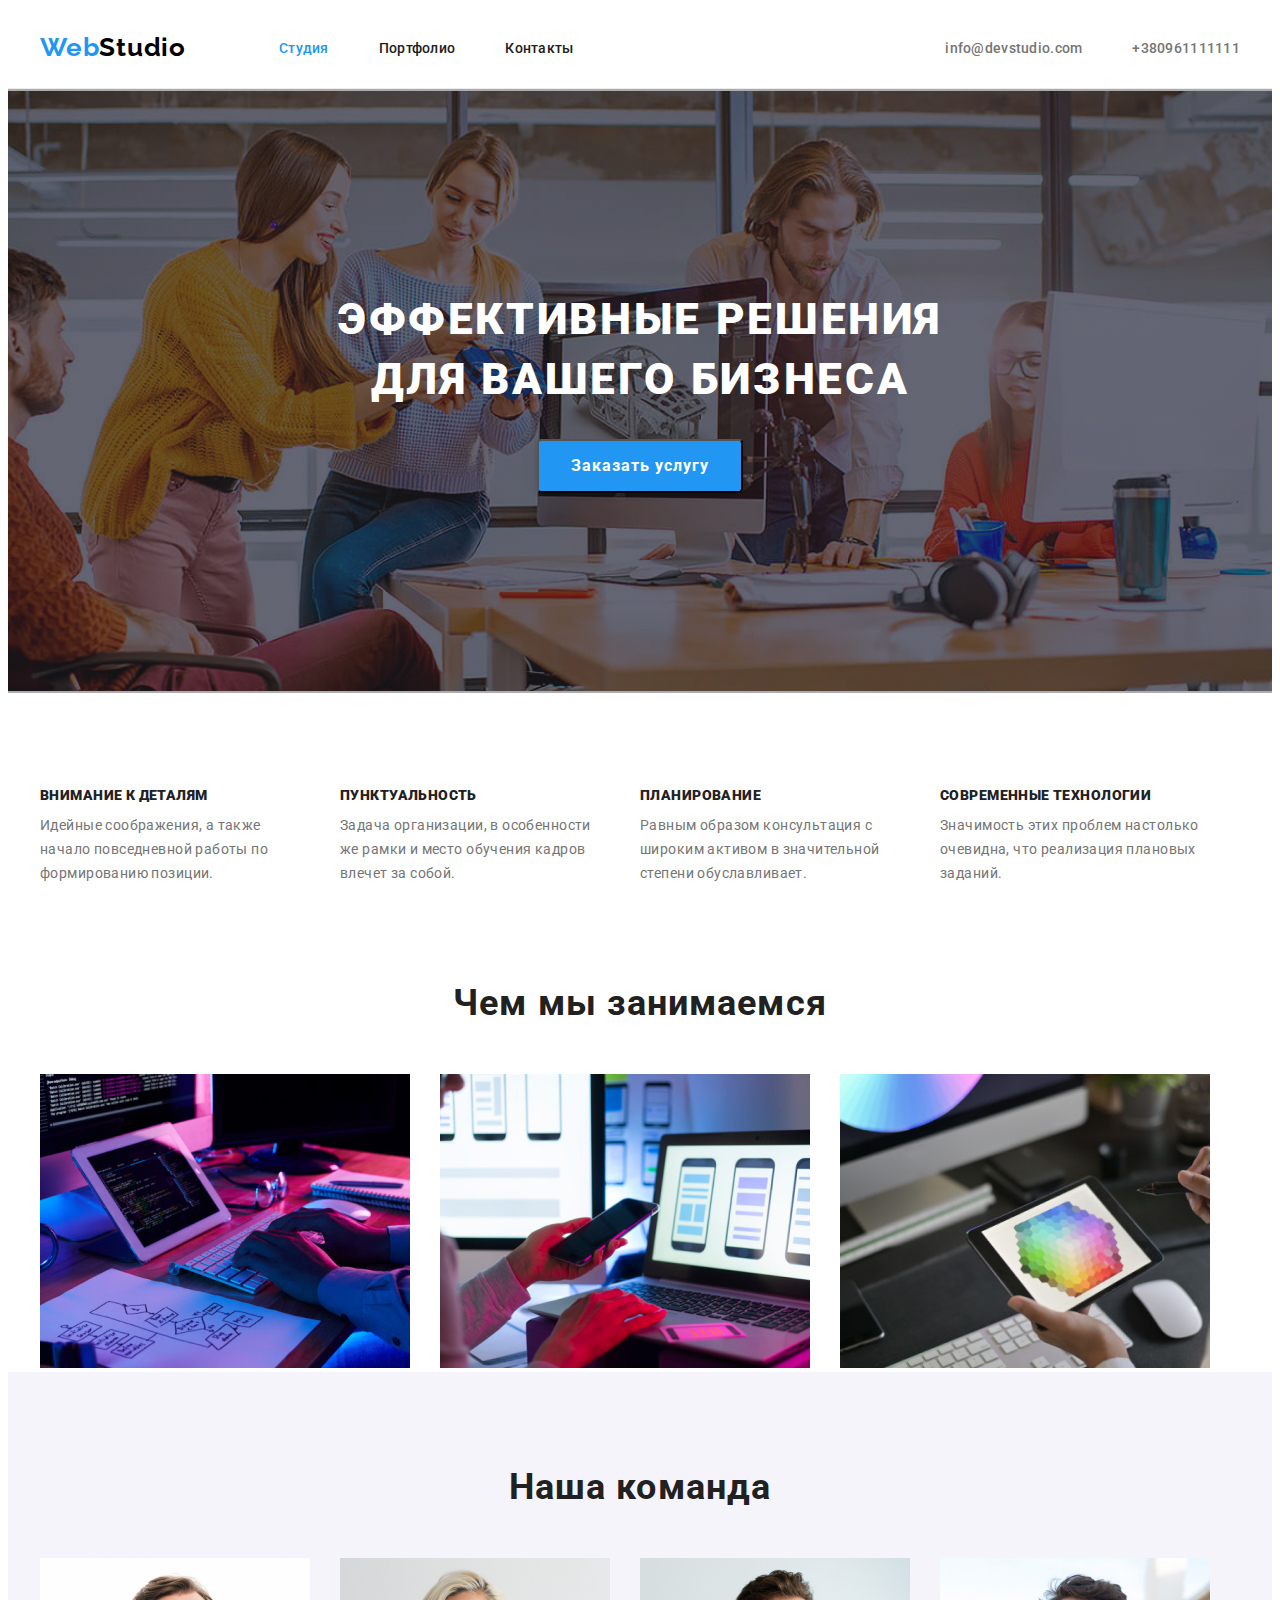
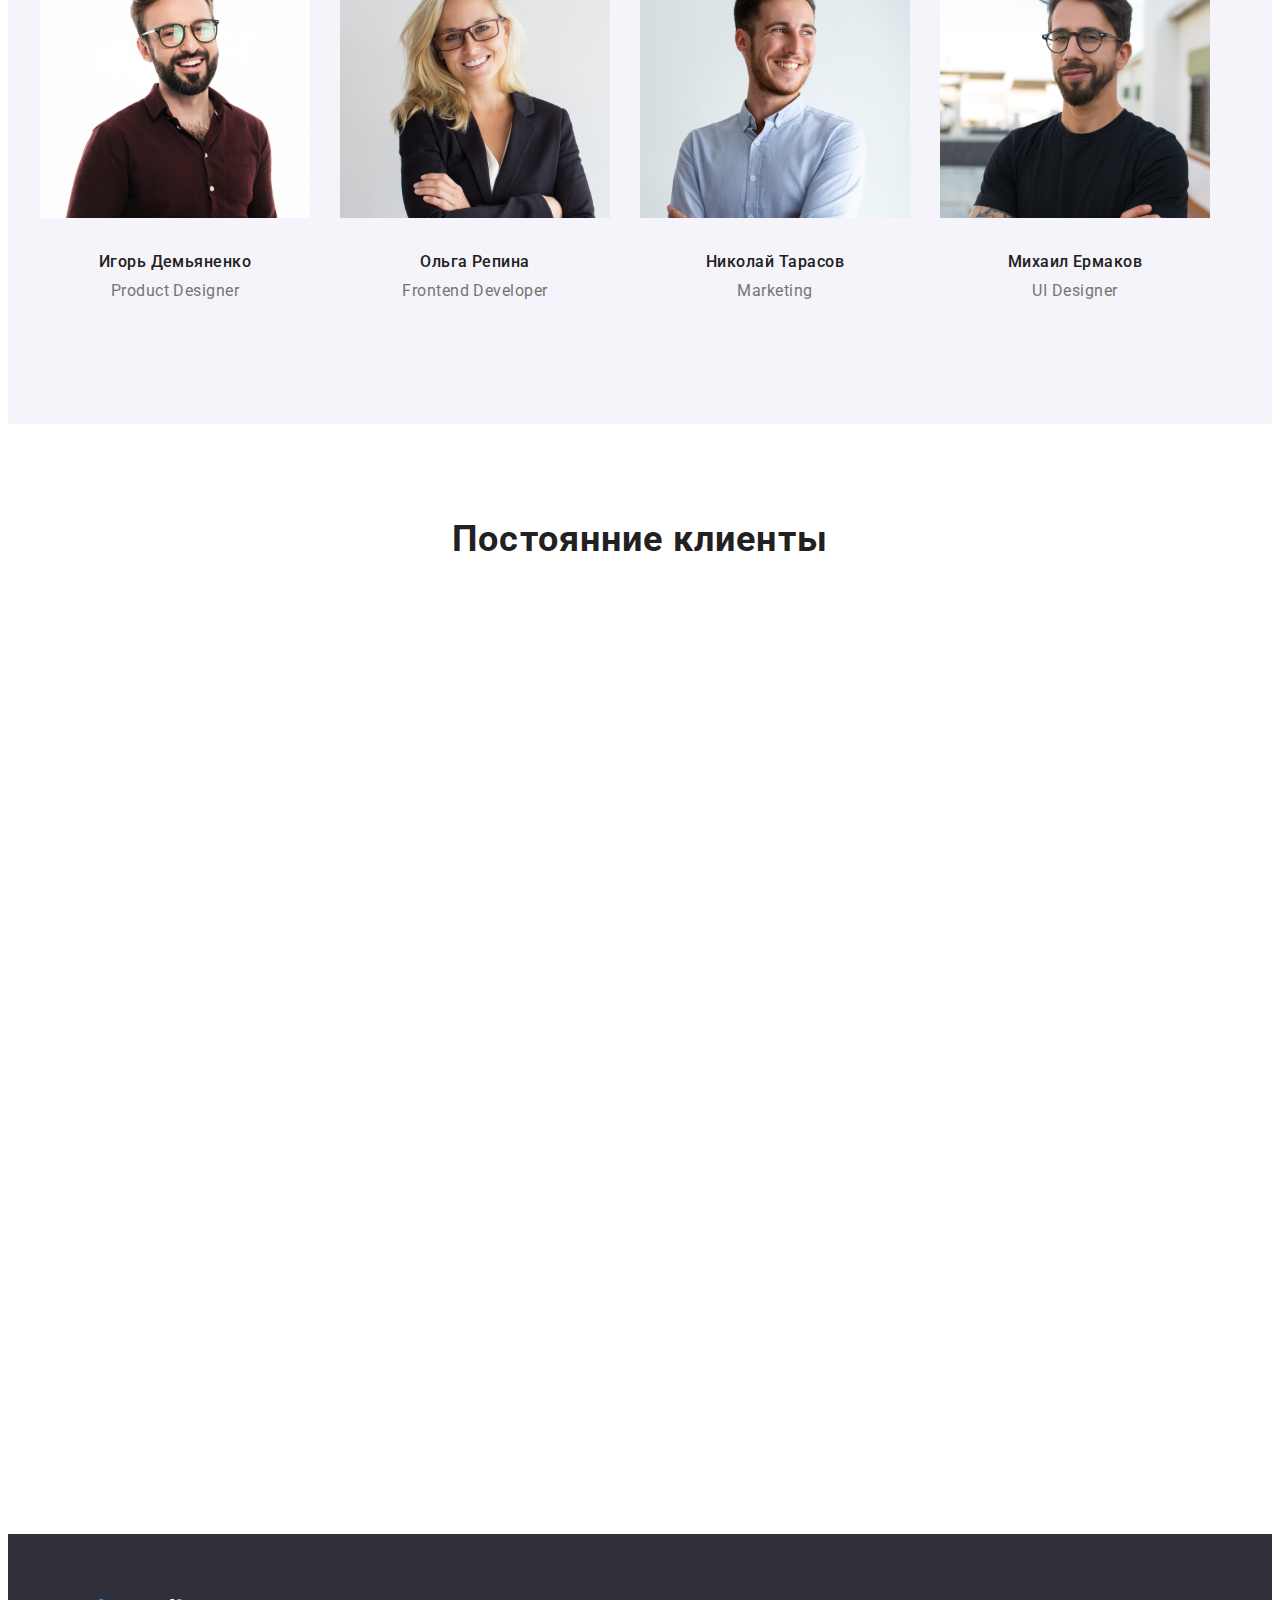
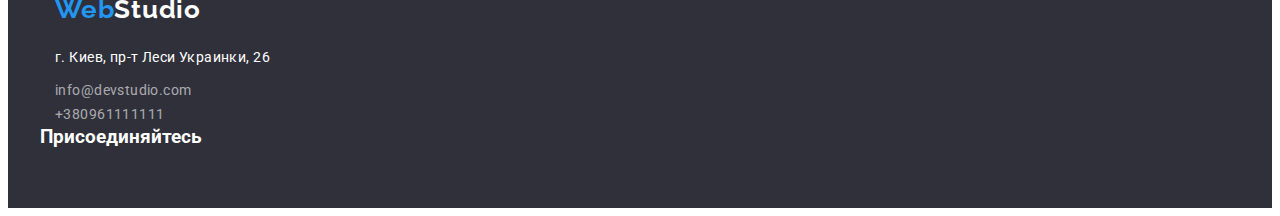
==== index.html @ 4aaf1207 "primary task" ====
<!DOCTYPE html>
    <html lang="ru">
    <head>
        <meta charset="UTF-8">
        <meta http-equiv="X-UA-Compatible" content="IE=edge">
        <meta name="viewport" content="width=device-width, initial-scale=1.0">
        <title>Студия</title>
        <link rel="preconnect" href="https://fonts.googleapis.com">
        <link rel="preconnect" href="https://fonts.gstatic.com" crossorigin>
        <link href="https://fonts.googleapis.com/css2?family=Raleway:wght@700&family=Roboto:wght@400;500;700;900&display=swap"
        rel="stylesheet">
        <link rel="stylesheet" href="https://cdnjs.cloudflare.com/ajax/libs/modern-normalize/1.1.0/modern-normalize.min.css"
        integrity="sha512-wpPYUAdjBVSE4KJnH1VR1HeZfpl1ub8YT/NKx4PuQ5NmX2tKuGu6U/JRp5y+Y8XG2tV+wKQpNHVUX03MfMFn9Q=="
        crossorigin="anonymous" referrerpolicy="no-referrer" />
        <link rel="stylesheet" href="/css/styles.css">

    </head>
    <body>
        <!--header-->
        <header class="header">
            <div class="container header-container">
                <nav class="nav-content">
                <a href="/index.html" class="logo"><span class="web">Web</span>Studio</a>
                <ul class="site-nav">
                    <li class="header-item">
                        <a href="/index.html" class="current-page">Студия</a>
                    </li>
                    <li class="header-item">
                        <a href="/Portfolio.html" >Портфолио</a>
                    </li>
                    <li class="header-item">
                        <a href="">Контакты</a>
                    </li>
                </ul>
                </nav>           
            

                <ul class="connection">
                    <li class="header-item"> <a href="mailto:info@devstudio.com">  info@devstudio.com </a></li>
                    <li class="header-item"> <a href="tel:+380961111111">  +380961111111</a></li>
                </ul>

            </div>

        </header>




        <!--Main-->
        <main>

            <section class=" hero">
                <div class="container">
                    <H1 class="hero-title"> <b>Эффективные решения <br> для вашего бизнеса</b> </H1>
                    <button type="button" class="button">Заказать услугу</button>
                </div>
                
            </section>

            <!--Advantages-->

            <section class="section">
                <div class="container">
                    <ul class="advantage-list">
                        <li class="advantage-item">
                            <h3 class="advantage-title">
                                <b>Внимание к деталям</b>                    
                            </h3>
                            <p class="advantage-text">Идейные соображения, а также начало повседневной работы по формированию позиции.</p>
                        </li >
                        <li class="advantage-item">
                            <h3 class="advantage-title">
                                <b>Пунктуальность</b>
                            </h3>
                            <p class="advantage-text">Задача организации, в особенности же рамки и место обучения кадров влечет за собой.</p>
                        </li>
                        <li class="advantage-item">
                            <h3 class="advantage-title">
                                <b>Планирование</b>
                            </h3>
                            <p class="advantage-text">Равным образом консультация с широким активом в значительной степени обуславливает.</p>
                        </li>
                        <li class="advantage-item">
                            <h3 class="advantage-title">
                                <b>Современные технологии</b>
                            </h3>
                            <p class="advantage-text">Значимость этих проблем настолько очевидна, что реализация плановых заданий.</p>
                        </li>
                    </ul>
                </div>
            
            </section>

            <!--Services-->

            <section class="section">
                <div class="container"> 
                    <h2 class="section-title">Чем мы занимаемся</h2>
                <ul class="services-list">
                    <li class="services-item"> 
                        <img src="/img/img (1).png" width=370 height="294" alt=" ">
                    </li>
                    <li class="services-item">
                        <img src="/img/img (3).png" width=370 height="294" alt="">
                    </li>
                    <li class="services-item">
                        <img src="/img/img (2).png" width=370 height="294" alt="">
                    </li>
                </ul>
                </div>
            
            </section>

            <!--Our team-->

            <section class="section stuff-section">
                <div class="container stuff-container">
                    <h2 class="section-title">Наша команда</h2>

                    <ul class="stuff-list">
                        <li class="stuff-item">
                        <img src="/img/stuff 1.jpg" width=270 height="260" alt="">
                        <h3 class="stuff-title" >Игорь Демьяненко</h3>
                        <p class="stuff-text" > Product Designer</p>

                        </li>
                        <li class="stuff-item">
                        <img src="/img/stuff 2.jpg"  width=270 height="260" alt="">
                        <h3 class="stuff-title">Ольга Репина</h3>
                        <p class="stuff-text">Frontend Developer</p>
                    
                        </li>
                        <li class="stuff-item">
                        <img src="/img/stuff 3.jpg" width=270 height="260" alt="">
                        <h3 class="stuff-title">Николай Тарасов</h3>
                        <p class="stuff-text">Marketing</p>
                    
                        </li>
                        <li class="stuff-item">
                        <img src="/img/stuff 4.jpg" width=270 height="260" alt="">
                        <h3 class="stuff-title">Михаил Ермаков</h3>
                        <p class="stuff-text">UI Designer</p>
                    
                        </li>
                    </ul>
                </div>
            
            </section>

            <!-- our Clients -->


            <section class="section client-section" >
                <div class="container client-container">
                    <h2 class="section-title">Постоянние клиенты</h2>
                    <ul class="client-list">
                        <li class="client-item" >
                            <a class="client-section-link" href=""> <svg class="client-icon"><use></use></svg> </a>
                        </li>
                        <li class="client-item" >
                            <a class="client-section-link" href=""> <svg class="client-icon"><use></use></svg> </a>
                        </li><li class="client-item" >
                            <a class="client-section-link" href=""> <svg class="client-icon"><use></use></svg> </a>
                        </li><li class="client-item" >
                            <a class="client-section-link" href=""> <svg class="client-icon"><use></use></svg> </a>
                        </li><li class="client-item" >
                            <a class="client-section-link" href=""> <svg class="client-icon"><use></use></svg> </a>
                        </li><li class="client-item" >
                            <a class="client-section-link" href=""> <svg class="client-icon"><use></use></svg> </a>
                        </li>
                    </ul>
                </div>

            </section>

            

        </main>




        <footer class="footer">
            <div class="container footer-general-container">
                <div class="container footer-container">
                    <a href="/index.html" class="logo"><span class="web">Web</span><span class="studio">Studio</span></a>
                <address class="address-info">
                    <p class="address">г. Киев, пр-т Леси Украинки, 26</p>
                    <ul class="footer-connection">                    
                        <li class="connection-item"><a href="mailto:info@devstudio.com ">info@devstudio.com</a></li>
                        <li class="connection-item"><a href="tel:+380961111111">+380961111111</a></li>
                        
                    </ul>
                </address>
                </div>
                <div class="footer-link-container">
                    <h3 class="footer-connect">Присоединяйтесь</h3>
                    <ul class="footer-social-links">
                        <li class="footer-social-icon">
                            <a class="footer-social-link" href=""></a>
                        </li>
                        <li class="footer-social-icon">
                            <a class="footer-social-link" href=""></a>
                        </li>
                        <li class="footer-social-icon">
                            <a class="footer-social-link" href=""></a>
                        </li>
                        <li class="footer-social-icon">
                            <a class="footer-social-link" href=""></a>
                        </li>
                    </ul>
                </div>
            </div>    
        </footer>


        
    </body>
    </html>
---- css/styles.css ----
/* main text color: #757575;*/
/* secondary text color: #212121;  */
/* белый #FFFFFF */
/* акцент синий #2196F3 */
/* первичный цвет фона #E5E5E5; */
/* вторичный цвет фона #2F303A; */
/* цвет фона наша команда #F5F4FA */


:root {
    --primary-text-color: #757575;
    --secondary-text-color: #212121;
    --accent-color: #2196F3;
    --accent-second-color: #FFFFFF;
    --primary-background-color: #e5e5e5;
    --secondary-background-color: #2F303A;
    --stuff-background-color: #F5F4FA:
}


body {
    background-color: #FFFFFF;
    color: var(--primary-text-color);
    font-family: Roboto, sans-serif;
    }

p, h1, h2, h3, h4, h5, h5, h6 {
     margin-top: 0;
     margin-bottom: 0;
}
ul {list-style: none;
    margin-top: 0;
    margin-bottom: 0;
    padding-left: 0;
}    

.container {
    width: 1200px;
    margin: 0px;
    padding-left: 15px;
    padding-right: 15px;
    margin-left: auto;
    margin-right: auto;
}

.header{
    padding-top: 24px;
    padding-bottom: 25px;
    display: flex;
    align-items: center;
    border-bottom: 1px solid #ECECEC;
    }

.header .container {
    display: flex;
    align-items: center;

}
.header .header-container {
    display: flex;
    align-items: center;
}    

.nav-content{
    display: flex;
    align-items: center;
}

.site-nav {
    display: flex;
}



.header-item:not(:last-child) {
    margin-right: 50px;
  }

.logo {
margin-right: 93px;    
font: Raleway;
font-family: 'Raleway';
font-style: normal;
font-weight: 700;
font-size: 26px;
line-height: 31px;
letter-spacing: 0.03em;
text-decoration: none;
color: #000000;
}

.web {
    color: var(--accent-color);
}

.site-nav a {
    font-family: 'Roboto';
font-style: normal;
font-weight: 500;
font-size: 14px;
line-height: 16px;
letter-spacing: 0.02em;
color: var(--secondary-text-color);
text-decoration: none;
}

.site-nav a:hover,
.site-nav a:focus {
    color: var(--accent-color);
}

.connection {
    display: flex;
    margin-left: auto;

}

.connection a{
font-family: 'Roboto';
font-style: normal;
font-weight: 500;
font-size: 14px;
line-height: 16px;
letter-spacing: 0.02em;
color: var(--primary-text-color);
text-decoration: none;
}
.connection a:hover,
.connection a:focus {
    color: var(--accent-color);
}

.header-item .current-page{
color: var(--accent-color);
}

/* Main */
.hero{
    /* background-color: var(--secondary-background-color); */
    background-image: linear-gradient(rgba(47, 48, 58, 0.4),
    rgba(47, 48, 58, 0.4)) , url(/img/background.png);
    background-repeat: no-repeat;
  background-position: center;
  background-size: 1600px;
    display: flex;
    align-items: center;
    padding-bottom: 200px; 
    padding-top: 200px;
}

.hero-title{
    
padding-bottom: 30px;
text-align: center;
font-family: 'Roboto';
font-style: normal;
font-weight: 900;
font-size: 44px;
line-height: 60px;
text-align: center;
letter-spacing: 0.06em;
text-transform: uppercase;
color: var(--accent-second-color);
}

.button{
    display: block;
    margin-right: auto;
    margin-left: auto;
    padding-left: 32px;
    padding-right: 32px;
    padding-bottom: 10px;
    padding-top: 10px;
    font-family: 'Roboto';
    font-style: normal;
    font-weight: 700;
    font-size: 16px;
    line-height: 30px;
    display: flex;
    align-items: center;
    text-align: center;
    letter-spacing: 0.06em;
    background-color: var(--accent-color);
    color: var(--accent-second-color);
    cursor: pointer;
    box-shadow: 0px 4px 4px rgba(0, 0, 0, 0.15);
    border-radius: 4px;
}

/* Advantage */
.section{
    padding-top: 94px;
}

.advantage-title{
    padding-bottom: 10px;
font-family: 'Roboto';
font-style: normal;
font-weight: 700;
font-size: 14px;
line-height: 16px;
letter-spacing: 0.03em;
text-transform: uppercase;
color: var(--secondary-text-color);
}

.advantage-list{
    display: flex;
}

.advantage-item {
    width: 270px;
    height: 101px;

}

.advantage-item:not(:last-child) {
    margin-right: 30px;
    }

.advantage-text {
    font-family: 'Roboto';
font-style: normal;
font-weight: 400;
font-size: 14px;
line-height: 24px;
letter-spacing: 0.03em;

}

/* Services */


.section-title{
    padding-bottom: 50px;
    text-align: center;
    font-family: 'Roboto';
font-style: normal;
font-weight: 700;
font-size: 36px;
line-height: 42px;
/* text-align: center; */
letter-spacing: 0.03em;
color: var(--secondary-text-color);
}

.services-list{
    display: flex;
    align-items: center;

}

.services-item:not(:last-child) {
    padding-right: 30px;
    }

/* Stuff section */

.stuff-section{
    background-color: #F5F4FA;

}

.stuff-list {
    display: flex;
    align-items: center;
}

.stuff-item:not(:last-child){
    padding-right: 30px;

}
.stuff-title{
    padding-top: 30px;
    padding-bottom: 10px;
    font-family: 'Roboto';
font-style: normal;
font-weight: 500;
font-size: 16px;
line-height: 19px;
/* identical to box height */

text-align: center;
letter-spacing: 0.03em;
color: var(--secondary-text-color);
}

.stuff-text{
padding-bottom: 30px;
font-family: 'Roboto' sans-serif;
font-style: normal;
font-weight: 400;
font-size: 16px;
line-height: 19px;
/* identical to box height */

text-align: center;
letter-spacing: 0.03em;
color: var(--primary-text-color);
}

.stuff-section {
    padding-bottom: 94px;
}

/* Footer */

.footer{
    padding-top: 60px;
    padding-bottom: 60px;
background-color: #2F303A;
color:var(--accent-second-color);
}





.address {
    padding-top: 20px ;
    padding-bottom: 9px;
}



.studio{
font-family: 'Raleway' sans-serif;
font-style: normal;
font-weight: 700;
font-size: 26px;
line-height: 31px;
letter-spacing: 0.03em;
color: var(--accent-second-color);

}
.address{
font-family: 'Roboto' sans-serif;
font-style: normal;
font-weight: 400;
font-size: 14px;
line-height: 24px;
letter-spacing: 0.03em;
color: var(--accent-second-color);
}

.footer-connection a{
font-style: normal;
font-weight: 400;
font-size: 14px;
line-height: 24px;
letter-spacing: 0.03em;
color: rgba(255, 255, 255, 0.6);
text-decoration: none;
}

.footer-connection a:hover,
.footer-connection a:focus {
color: var(--accent-color);
text-decoration: none;
}


/* Portfolio */

.portfolio-section {
    padding-top: 94px;
    padding-bottom: 94px;
}

.portfolio-btns {
    display: flex;
    align-items: center;
    justify-content: center;
    margin-bottom: 50px;
    margin-right: auto;
    margin-left: auto;
}


.btn{
    margin-right: 9px;
padding: 6px 22px;
font-family: 'Roboto' sans-serif;
font-style: normal;
font-weight: 500;
font-size: 16px;
line-height: 26px;
text-align: center;
letter-spacing: 0.03em;
color: var(--secondary-text-color);
background: #F5F4FA;
border-radius: 4px;
text-decoration: none;
cursor: pointer;
}

.btn:not(:last-child) {
    display: block;
    align-items: center;
    justify-content: center;
    
}

.btn:focus,
.btn:hover {
    background: var(--accent-color);
    color: var(--accent-second-color);
}

.portfolio-list {

    display: flex;
    flex-wrap: wrap;
    align-items: center;
    justify-content: center;
    margin-left: -30px;
}



.portfolio-item {
    width: 370px;
    margin-left: 30px;
    flex-basis: calc((100% - 3 * 30px) / 3);
}

.portfolio-item:not(:nth-last-child(-n + 3)) {
    margin-bottom: 30px;
  }

.portfolio-photo{
    display: block;
}
.portfolio-content-desctiption {
    border-bottom: 1px solid #EEEEEE;
    border-right: 1px solid #EEEEEE;  
    border-left: 1px solid #EEEEEE;
    padding-bottom: 20px;
    
    
  }

.project-title {
    padding-top: 20px;
    padding-left: 24px;
    padding-bottom: 4px;
    font-family: 'Roboto';
    font-style: normal;
    font-weight: 700;
    font-size: 18px;
    line-height: 36px;
       
    letter-spacing: 0.06em;
    color: var(--secondary-text-color);
}

.project-text{
padding-left: 24px;
font-family: 'Roboto' sans-serif;
font-style: normal;
font-weight: 400;
font-size: 16px;
line-height: 30px;
letter-spacing: 0.03em;
color:var(--primary-text-color);

}
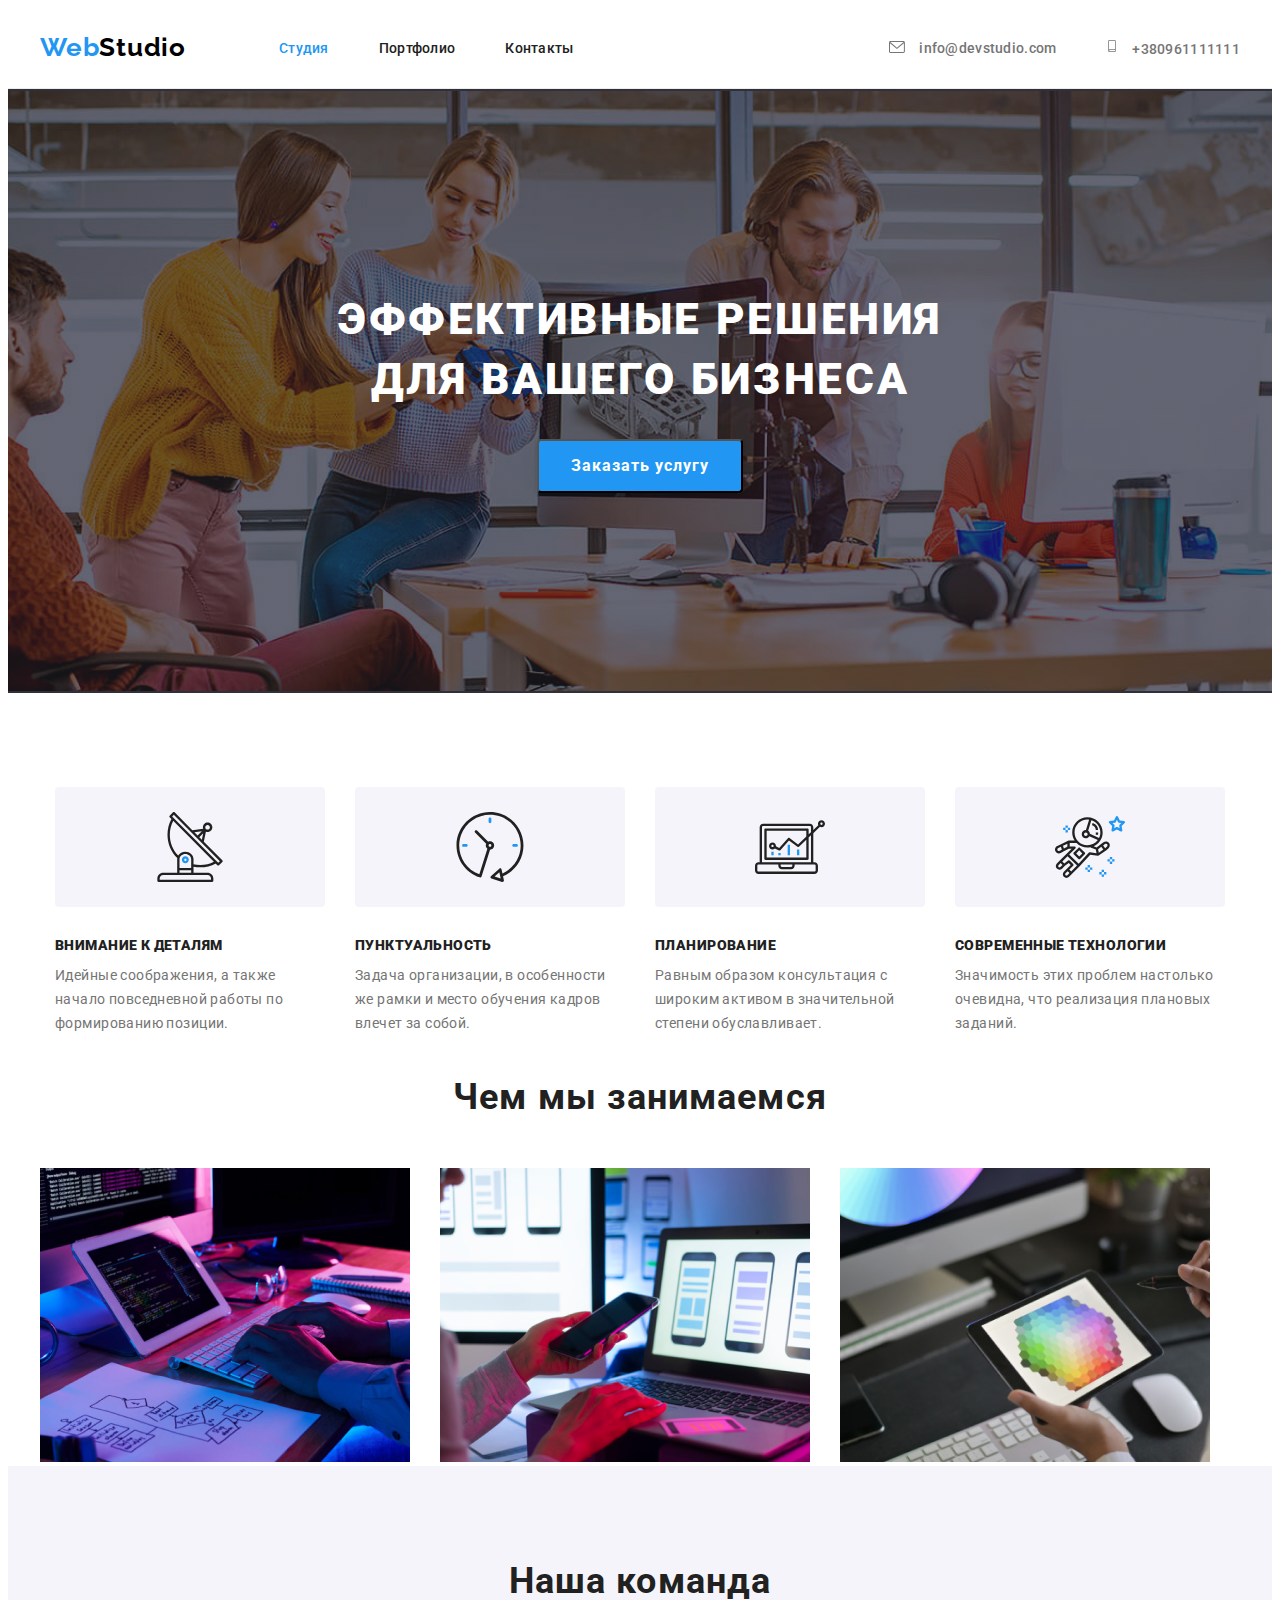
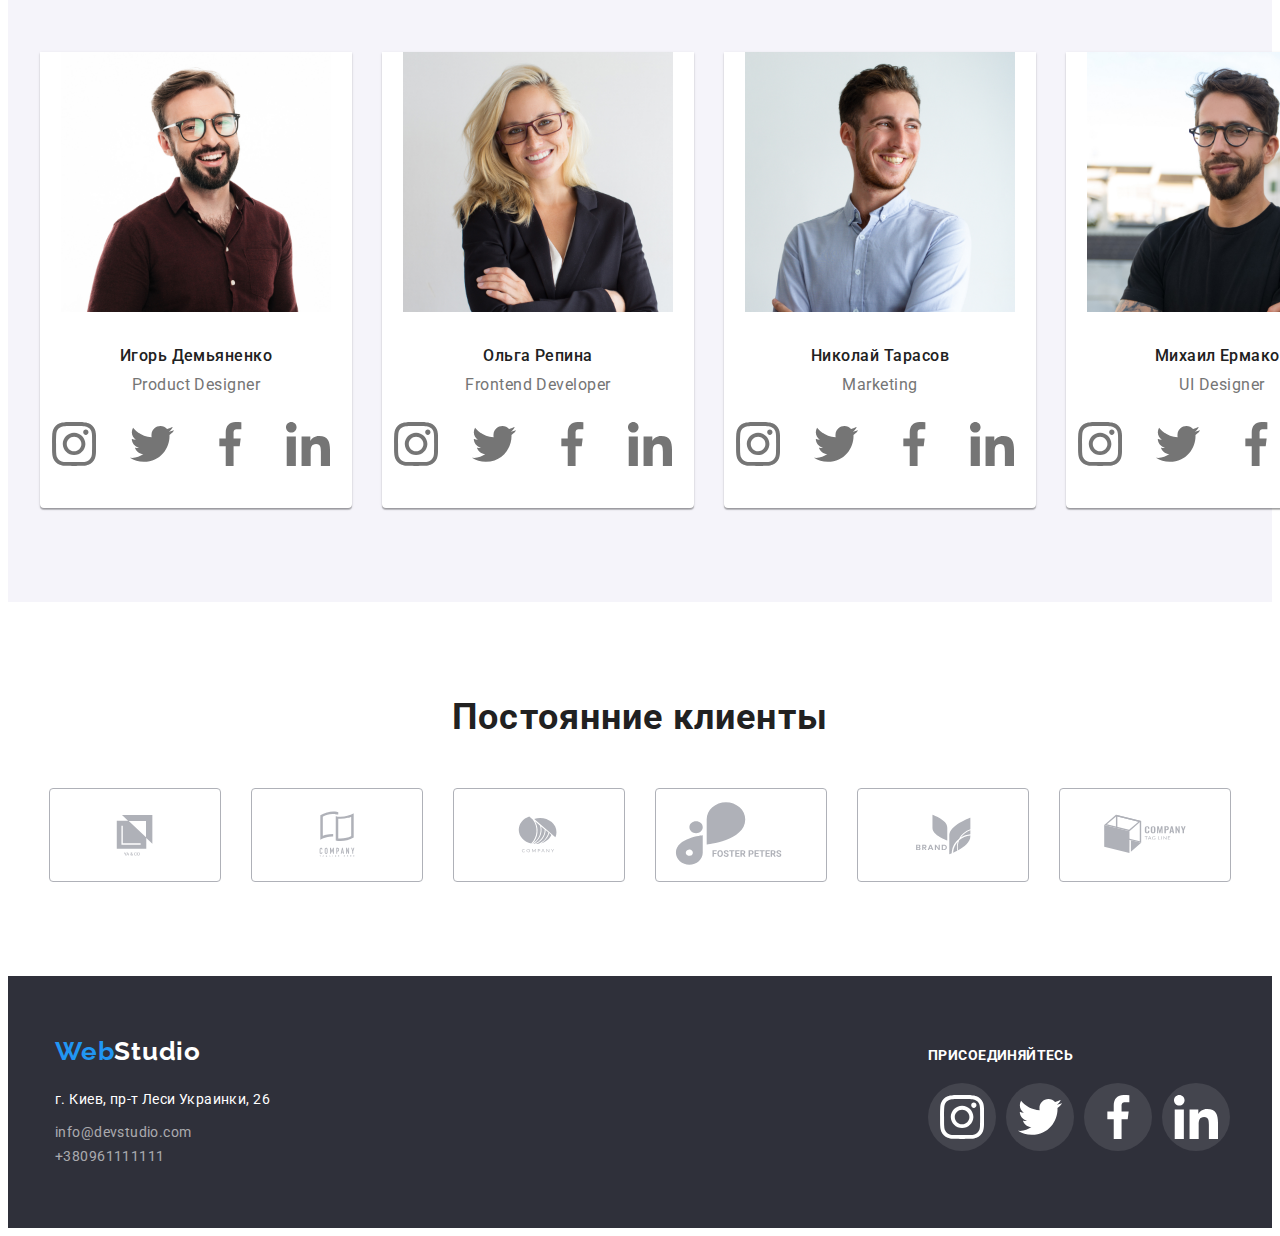
==== commit b65417b0: "Practica 4" ====
--- a/index.html
+++ b/index.html
@@ -36,8 +36,12 @@
             
 
                 <ul class="connection">
-                    <li class="header-item"> <a href="mailto:info@devstudio.com">  info@devstudio.com </a></li>
-                    <li class="header-item"> <a href="tel:+380961111111">  +380961111111</a></li>
+                    <li class="header-item"> 
+                        <svg class=" header-icon envelope" width="16" height="12"><use href="./img/symbol-defs.svg#icon-envelope" ></use></svg>
+                        <a href="mailto:info@devstudio.com">  info@devstudio.com </a></li>
+                    <li class="header-item"> 
+                        <svg class="header-icon smartphone" width="12" height="16"><use href="./img/symbol-defs.svg#icon-smartphone" ></use></svg>
+                        <a href="tel:+380961111111">  +380961111111</a></li>
                 </ul>
 
             </div>
@@ -61,27 +65,44 @@
             <!--Advantages-->
 
             <section class="section">
-                <div class="container">
+                <div class="container advantage-container">
                     <ul class="advantage-list">
                         <li class="advantage-item">
+                            <div class="advantage-block">
+                                <svg class="advantage-icon" width="70" height="70"><use href="./img/symbol-defs.svg#icon-antenna" ></use></svg>
+                            
+
+                            </div>
                             <h3 class="advantage-title">
                                 <b>Внимание к деталям</b>                    
                             </h3>
                             <p class="advantage-text">Идейные соображения, а также начало повседневной работы по формированию позиции.</p>
                         </li >
                         <li class="advantage-item">
+                            <div class="advantage-block">
+                                <svg class="advantage-icon" width="70" height="70"><use href="./img/symbol-defs.svg#icon-clock" ></use></svg>
+
+                            </div>
                             <h3 class="advantage-title">
                                 <b>Пунктуальность</b>
                             </h3>
                             <p class="advantage-text">Задача организации, в особенности же рамки и место обучения кадров влечет за собой.</p>
                         </li>
                         <li class="advantage-item">
+                            <div class="advantage-block">
+                                <svg class="advantage-icon" width="70" height="70"><use href="./img/symbol-defs.svg#icon-diagram" ></use></svg>
+
+                            </div>
                             <h3 class="advantage-title">
                                 <b>Планирование</b>
                             </h3>
                             <p class="advantage-text">Равным образом консультация с широким активом в значительной степени обуславливает.</p>
                         </li>
                         <li class="advantage-item">
+                            <div class="advantage-block">
+                                <svg class="advantage-icon" width="70" height="70"><use href="./img/symbol-defs.svg#icon-astronaut" ></use></svg>
+
+                            </div>
                             <h3 class="advantage-title">
                                 <b>Современные технологии</b>
                             </h3>
@@ -121,26 +142,167 @@
                     <ul class="stuff-list">
                         <li class="stuff-item">
                         <img src="/img/stuff 1.jpg" width=270 height="260" alt="">
-                        <h3 class="stuff-title" >Игорь Демьяненко</h3>
-                        <p class="stuff-text" > Product Designer</p>
+                        <div class="stuff-card-desctiption">
+                            <h3 class="stuff-title">Игорь Демьяненко</h3>
+                            <p class="stuff-text">Product Designer</p>
+                            <ul class="social-links">
+                                <li class="link-icon">
+                                    <a class="social-link" href="">
+                                        <svg class="social-icon" width="20" height="20">
+                                            <use href="./img/symbol-defs.svg#icon-instagram"></use>
+                                        </svg>
+                                    </a>
+                                    
+                                </li>
+                                <li class="link-icon">
+                                    <a class="social-link" href="">
+                                        <svg class="social-icon" width="20" height="20">
+                                            <use href="./img/symbol-defs.svg#icon-twitter"></use>
+                                        </svg>
+                                    </a>
+                                    
+                                </li>
+                                <li class="link-icon">
+                                    <a class="social-link" href=""><svg class="social-icon" width="20" height="20">
+                                        <use href="./img/symbol-defs.svg#icon-facebook"></use>
+                                    </svg>
+                                    </a>
+                                    
+                                </li>
+                                <li class="link-icon">
+                                    <a class="social-link" href="">
+                                        <svg class="social-icon" width="20" height="20">
+                                            <use href="./img/symbol-defs.svg#icon-linkedin"></use>
+                                        </svg>
+                                    </a>
+                                    
+                                </li>
+    
+                            </ul>
+                        </div>
 
                         </li>
                         <li class="stuff-item">
                         <img src="/img/stuff 2.jpg"  width=270 height="260" alt="">
-                        <h3 class="stuff-title">Ольга Репина</h3>
-                        <p class="stuff-text">Frontend Developer</p>
+                        <div class="stuff-card-desctiption">
+                            <h3 class="stuff-title">Ольга Репина</h3>
+                            <p class="stuff-text">Frontend Developer</p>
+                            <ul class="social-links">
+                                <li class="link-icon">
+                                    <a class="social-link" href="">
+                                        <svg class="social-icon" width="20" height="20">
+                                            <use href="./img/symbol-defs.svg#icon-instagram"></use>
+                                        </svg>
+                                    </a>
+                                
+                                </li>
+                                <li class="link-icon">
+                                    <a class="social-link" href="">
+                                        <svg class="social-icon" width="20" height="20">
+                                            <use href="./img/symbol-defs.svg#icon-twitter"></use>
+                                        </svg>
+                                    </a>
+                                
+                                </li>
+                                <li class="link-icon">
+                                    <a class="social-link" href=""><svg class="social-icon" width="20" height="20">
+                                            <use href="./img/symbol-defs.svg#icon-facebook"></use>
+                                        </svg>
+                                    </a>
+                                
+                                </li>
+                                <li class="link-icon">
+                                    <a class="social-link" href="">
+                                        <svg class="social-icon" width="20" height="20">
+                                            <use href="./img/symbol-defs.svg#icon-linkedin"></use>
+                                        </svg>
+                                    </a>
+                                
+                                </li>
+                            </ul>
+                        </div>
                     
                         </li>
                         <li class="stuff-item">
                         <img src="/img/stuff 3.jpg" width=270 height="260" alt="">
-                        <h3 class="stuff-title">Николай Тарасов</h3>
-                        <p class="stuff-text">Marketing</p>
+                        <div class="stuff-card-desctiption">
+                            <h3 class="stuff-title">Николай Тарасов</h3>
+                            <p class="stuff-text">Marketing</p>
+                            <ul class="social-links">
+                                <li class="link-icon">
+                                    <a class="social-link" href="">
+                                        <svg class="social-icon" width="20" height="20">
+                                            <use href="./img/symbol-defs.svg#icon-instagram"></use>
+                                        </svg>
+                                    </a>
+                                
+                                </li>
+                                <li class="link-icon">
+                                    <a class="social-link" href="">
+                                        <svg class="social-icon" width="20" height="20">
+                                            <use href="./img/symbol-defs.svg#icon-twitter"></use>
+                                        </svg>
+                                    </a>
+                                
+                                </li>
+                                <li class="link-icon">
+                                    <a class="social-link" href=""><svg class="social-icon" width="20" height="20">
+                                            <use href="./img/symbol-defs.svg#icon-facebook"></use>
+                                        </svg>
+                                    </a>
+                                
+                                </li>
+                                <li class="link-icon">
+                                    <a class="social-link" href="">
+                                        <svg class="social-icon" width="20" height="20">
+                                            <use href="./img/symbol-defs.svg#icon-linkedin"></use>
+                                        </svg>
+                                    </a>
+                                
+                                </li>
+                            </ul>
+                        </div>
                     
                         </li>
                         <li class="stuff-item">
                         <img src="/img/stuff 4.jpg" width=270 height="260" alt="">
-                        <h3 class="stuff-title">Михаил Ермаков</h3>
-                        <p class="stuff-text">UI Designer</p>
+                        <div class="stuff-card-desctiption">
+                            <h3 class="stuff-title">Михаил Ермаков</h3>
+                            <p class="stuff-text">UI Designer</p>
+                            <ul class="social-links">
+                                <li class="link-icon">
+                                    <a class="social-link" href="">
+                                        <svg class="social-icon" width="20" height="20">
+                                            <use href="./img/symbol-defs.svg#icon-instagram"></use>
+                                        </svg>
+                                    </a>
+                                
+                                </li>
+                                <li class="link-icon">
+                                    <a class="social-link" href="">
+                                        <svg class="social-icon" width="20" height="20">
+                                            <use href="./img/symbol-defs.svg#icon-twitter"></use>
+                                        </svg>
+                                    </a>
+                                
+                                </li>
+                                <li class="link-icon">
+                                    <a class="social-link" href=""><svg class="social-icon" width="20" height="20">
+                                            <use href="./img/symbol-defs.svg#icon-facebook"></use>
+                                        </svg>
+                                    </a>
+                                
+                                </li>
+                                <li class="link-icon">
+                                    <a class="social-link" href="">
+                                        <svg class="social-icon" width="20" height="20">
+                                            <use href="./img/symbol-defs.svg#icon-linkedin"></use>
+                                        </svg>
+                                    </a>
+                                
+                                </li>
+                            </ul>
+                        </div>
                     
                         </li>
                     </ul>
@@ -156,18 +318,18 @@
                     <h2 class="section-title">Постоянние клиенты</h2>
                     <ul class="client-list">
                         <li class="client-item" >
-                            <a class="client-section-link" href=""> <svg class="client-icon"><use></use></svg> </a>
+                            <a class="client-section-link" href=""> <svg class="client-icon" width="108" height="60" ><use href="./img/symbol-defs.svg#icon-Logo-1" ></use></svg> </a>
                         </li>
                         <li class="client-item" >
-                            <a class="client-section-link" href=""> <svg class="client-icon"><use></use></svg> </a>
+                            <a class="client-section-link" href=""> <svg class="client-icon" width="108" height="60" ><use href="./img/symbol-defs.svg#icon-Logo-2"></use></svg> </a>
                         </li><li class="client-item" >
-                            <a class="client-section-link" href=""> <svg class="client-icon"><use></use></svg> </a>
+                            <a class="client-section-link" href=""> <svg class="client-icon"width="108" height="60" ><use href="./img/symbol-defs.svg#icon-Logo-3"></use></svg> </a>
                         </li><li class="client-item" >
-                            <a class="client-section-link" href=""> <svg class="client-icon"><use></use></svg> </a>
+                            <a class="client-section-link" href=""> <svg class="client-icon"width="108" height="60" ><use href="./img/symbol-defs.svg#icon-Logo-4"></use></svg> </a>
                         </li><li class="client-item" >
-                            <a class="client-section-link" href=""> <svg class="client-icon"><use></use></svg> </a>
+                            <a class="client-section-link" href=""> <svg class="client-icon"width="108" height="60" ><use href="./img/symbol-defs.svg#icon-Logo-5"></use></svg> </a>
                         </li><li class="client-item" >
-                            <a class="client-section-link" href=""> <svg class="client-icon"><use></use></svg> </a>
+                            <a class="client-section-link" href=""> <svg class="client-icon" width="108" height="60" ><use href="./img/symbol-defs.svg#icon-Logo-6"></use></svg> </a>
                         </li>
                     </ul>
                 </div>
@@ -197,17 +359,25 @@
                 <div class="footer-link-container">
                     <h3 class="footer-connect">Присоединяйтесь</h3>
                     <ul class="footer-social-links">
-                        <li class="footer-social-icon">
-                            <a class="footer-social-link" href=""></a>
-                        </li>
-                        <li class="footer-social-icon">
-                            <a class="footer-social-link" href=""></a>
-                        </li>
-                        <li class="footer-social-icon">
-                            <a class="footer-social-link" href=""></a>
-                        </li>
-                        <li class="footer-social-icon">
-                            <a class="footer-social-link" href=""></a>
+                        <li class="footer-link-icon">
+                            <a class="footer-social-link" href="">
+                                <svg class="footer-social-icon" width="20" height="20" ><use href="./img/symbol-defs.svg#icon-instagram" ></use></svg>
+                            </a>
+                        </li>
+                        <li class="footer-link-icon">
+                            <a class="footer-social-link" href="">
+                                <svg class="footer-social-icon" width="20" height="20" ><use href="./img/symbol-defs.svg#icon-twitter" ></use></svg>
+                            </a>
+                        </li>
+                        <li class="footer-link-icon">
+                            <a class="footer-social-link" href="">
+                                <svg class="footer-social-icon" width="20" height="20" ><use href="./img/symbol-defs.svg#icon-facebook" ></use></svg>
+                            </a>
+                        </li>
+                        <li class="footer-link-icon">
+                            <a class="footer-social-link" href="">
+                                <svg class="footer-social-icon" width="20" height="20" ><use href="./img/symbol-defs.svg#icon-linkedin" ></use></svg>
+                            </a>
                         </li>
                     </ul>
                 </div>
--- a/css/styles.css
+++ b/css/styles.css
@@ -134,9 +134,32 @@
 color: var(--accent-color);
 }
 
+.envelope{
+    margin-right: 10px;
+    fill: var(--primary-text-color);
+    align-items: center;
+    justify-content: center;
+    cursor: pointer;
+
+}
+
+.smartphone{
+    margin-right: 10px;
+    fill: var(--primary-text-color);
+    align-items: center;
+    justify-content: center;
+    cursor: pointer;
+    
+}
+
+.header-item:hover .header-icon,
+.header-item:focus .header-icon {
+  fill: var(--accent-color);
+}
+
 /* Main */
 .hero{
-    /* background-color: var(--secondary-background-color); */
+    background-color: var(--secondary-background-color);
     background-image: linear-gradient(rgba(47, 48, 58, 0.4),
     rgba(47, 48, 58, 0.4)) , url(/img/background.png);
     background-repeat: no-repeat;
@@ -190,9 +213,17 @@
 /* Advantage */
 .section{
     padding-top: 94px;
-}
-
+
+}
+
+.advantage-container {
+    
+    display: flex;
+    align-items: center;
+    justify-content: center;
+}
 .advantage-title{
+    
     padding-bottom: 10px;
 font-family: 'Roboto';
 font-style: normal;
@@ -208,9 +239,28 @@
     display: flex;
 }
 
+/* .advantage-item::before {
+    content: "";
+    display: block;
+    width: 270px;
+    height: 120px;
+    background-color: #F5F4FA;
+} */
+
+.advantage-block{
+    display: flex;
+    width: 270px;
+    height: 120px;
+    background-color:#F5F4FA;
+    border-radius: 4px;
+    margin-bottom: 30px;
+    align-items: center;
+    justify-content: center;
+}
 .advantage-item {
     width: 270px;
     height: 101px;
+    margin-bottom: 94px;
 
 }
 
@@ -265,9 +315,17 @@
     display: flex;
     align-items: center;
 }
+.stuff-item {
+align-items: center;
+text-align: center;
+box-shadow: 0px 1px 3px rgba(0, 0, 0, 0.12), 0px 1px 1px rgba(0, 0, 0, 0.14), 0px 2px 1px rgba(0, 0, 0, 0.2);
+border-radius: 0px 0px 4px 4px;
+background-color: #fff;
+       
+}
 
 .stuff-item:not(:last-child){
-    padding-right: 30px;
+    margin-right: 30px;
 
 }
 .stuff-title{
@@ -286,7 +344,7 @@
 }
 
 .stuff-text{
-padding-bottom: 30px;
+padding-bottom: 16px;
 font-family: 'Roboto' sans-serif;
 font-style: normal;
 font-weight: 400;
@@ -302,6 +360,93 @@
 .stuff-section {
     padding-bottom: 94px;
 }
+.social-links {
+    display: flex; 
+    align-items: center;
+    justify-content: center;
+}
+
+.link-icon {
+    display: flex;
+    align-items: center;
+    justify-content: center;
+    margin-right: 10px;
+    margin-bottom: 30px;
+}
+
+.social-link{
+fill: var(--primary-text-color);
+display: flex;
+align-items: center;
+padding-left: auto;
+justify-content: center;
+
+margin-right: auto;
+margin-left: auto;
+}
+
+.social-icon {
+    display: flex;
+    width: 44px;
+    height: 44px;
+    padding: 12px;
+       
+  }
+
+.social-link:hover,
+.social-link:focus {
+  border-radius: 50%;
+  fill: #FFFFFF;
+  background-color: var(--accent-color);
+cursor: pointer;
+}
+
+.social-icon:not(:last-child) {
+  margin-right: 10px;
+}
+
+/* client */
+.client-section {
+    padding-bottom: 94px;
+}
+.client-container {
+    padding: 0;
+
+
+}
+.client-list {
+    display: flex;
+    align-items: center;
+    justify-content: center;
+}
+
+.client-icon {
+justify-content: center;
+  align-items: center;  
+  display: flex;
+  border: #AFB1B8 solid 1px;
+  border-radius: 4px;
+  width: 170px;
+  height: 92px;
+  fill: #afb1b8;
+  
+}
+
+.client-icon:hover ,
+.client-icon:focus {
+  fill: var(--accent-color);
+  border: var(--accent-color) solid 1px;
+  cursor: pointer;
+}
+
+.client-item{
+    border: 1px, #AFB1B8;
+}
+
+
+.client-item:not(:last-child) {
+    margin-right: 30px;
+  }
 
 /* Footer */
 
@@ -312,13 +457,21 @@
 color:var(--accent-second-color);
 }
 
-
+.footer-general-container {
+display: flex;
+align-items: baseline;
+}
+
+.footer-container {    
+padding-right: 70px;
+}
 
 
 
 .address {
     padding-top: 20px ;
     padding-bottom: 9px;
+    
 }
 
 
@@ -359,6 +512,60 @@
 text-decoration: none;
 }
 
+.footer-connect{
+    font-family: 'Roboto';
+font-style: normal;
+font-weight: 700;
+font-size: 14px;
+line-height: 16px;
+letter-spacing: 0.03em;
+text-transform: uppercase;
+color: #FFFFFF;
+}
+
+.footer-social-links{
+    display: flex;
+  align-items: center;
+  padding-left: auto;
+  justify-content: center;
+  margin-top: 20px;
+  margin-right: auto;
+  margin-left: auto;
+
+}
+
+.footer-link-icon {
+    display: flex;
+    align-items: center;
+    justify-content: center;
+    margin-right: 10px;
+}
+
+.footer-social-link {
+    fill:#FFFFFF;  
+    background-color: rgba(255, 255, 255, 0.1);
+   border-radius: 50%;
+  }
+
+  .footer-social-icon {
+    display: flex;    
+    width: 44px;
+    height: 44px;
+    padding: 12px;
+    
+  }
+
+  .footer-social-link:hover,
+.footer-social-link:focus {
+  border-radius: 50%;
+  fill: #FFFFFF;
+  background-color: var(--accent-color);
+cursor: pointer;
+}
+
+.footer-social-icon:not(:last-child) {
+  margin-right: 10px;
+}
 
 /* Portfolio */
 
@@ -426,6 +633,15 @@
 
 .portfolio-item:not(:nth-last-child(-n + 3)) {
     margin-bottom: 30px;
+  }
+
+  .portfolio-item:hover, 
+  .portfolio-item:focus {
+  background: #FFFFFF;
+    box-sizing: border-box;
+  box-shadow: 0px 1px 1px rgba(0, 0, 0, 0.12), 0px 4px 4px rgba(0, 0, 0, 0.06), 1px 4px 6px rgba(0, 0, 0, 0.16);
+  
+  
   }
 
 .portfolio-photo{
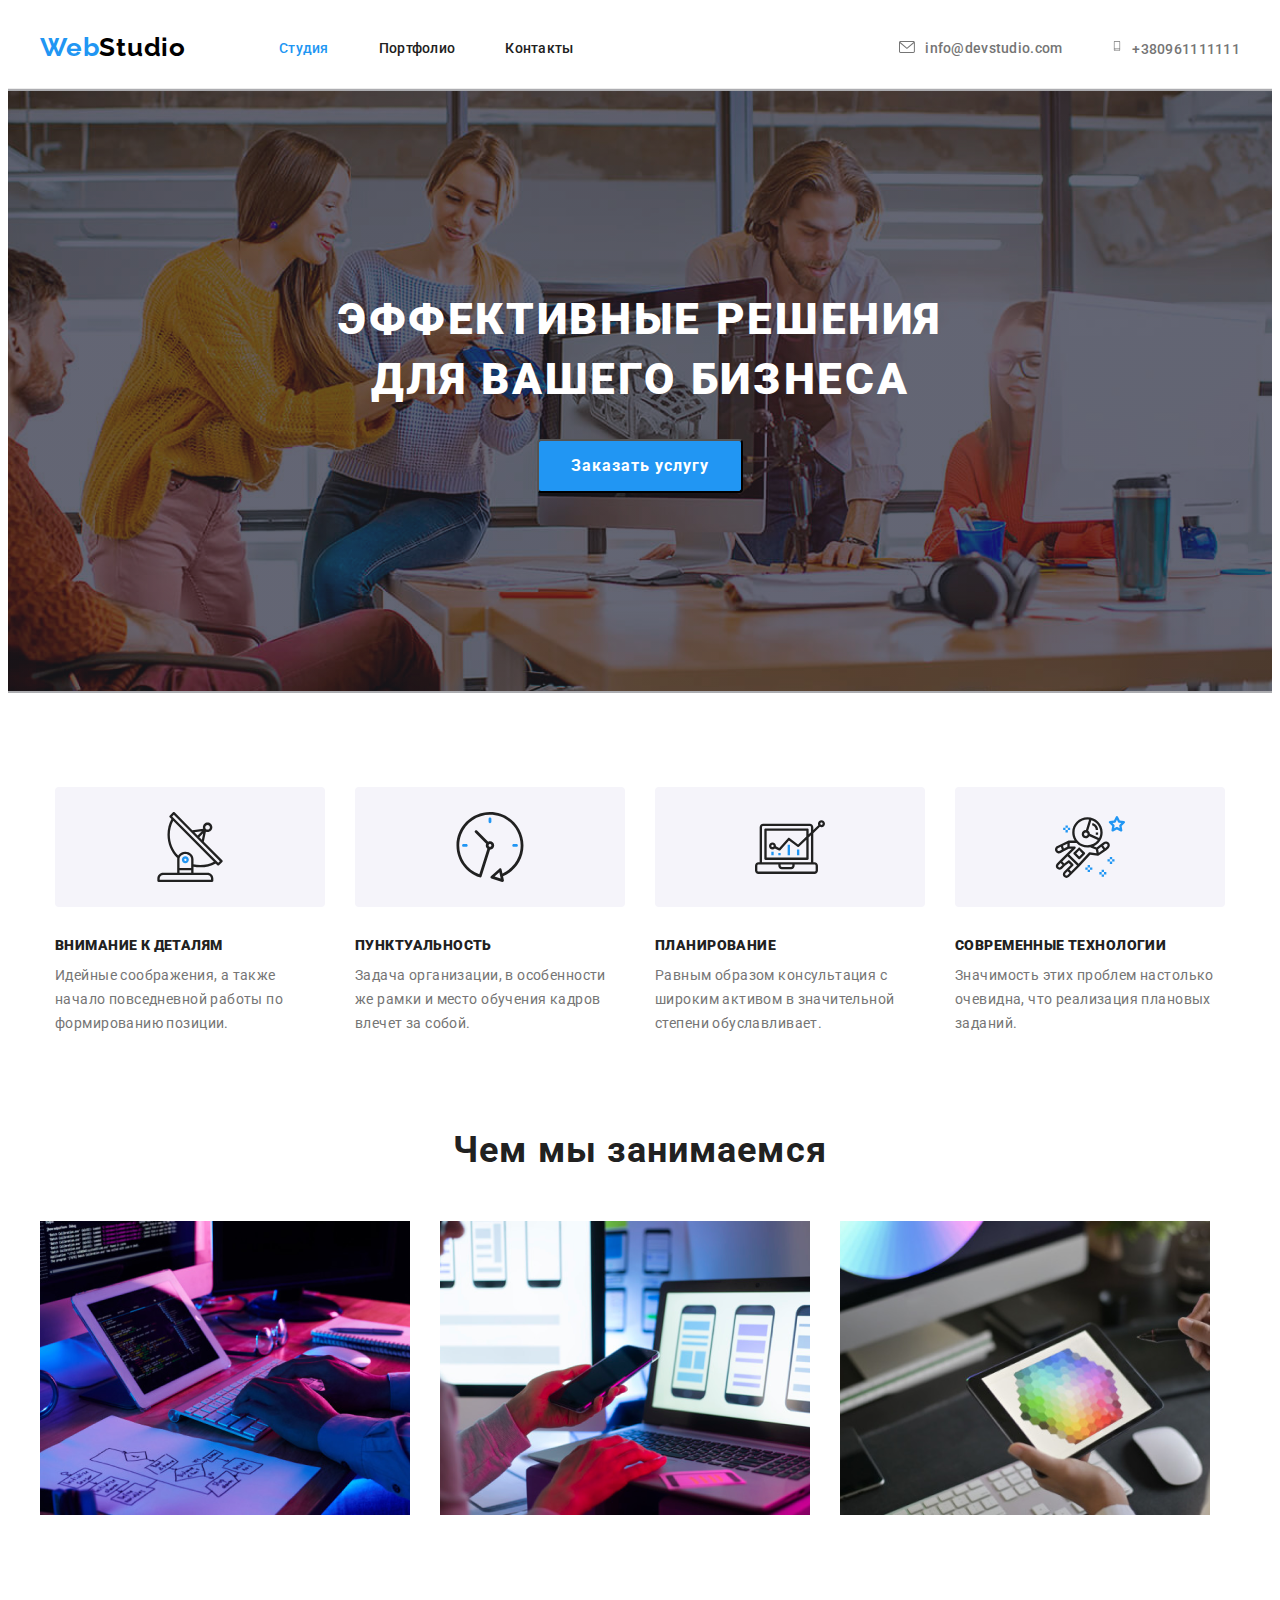
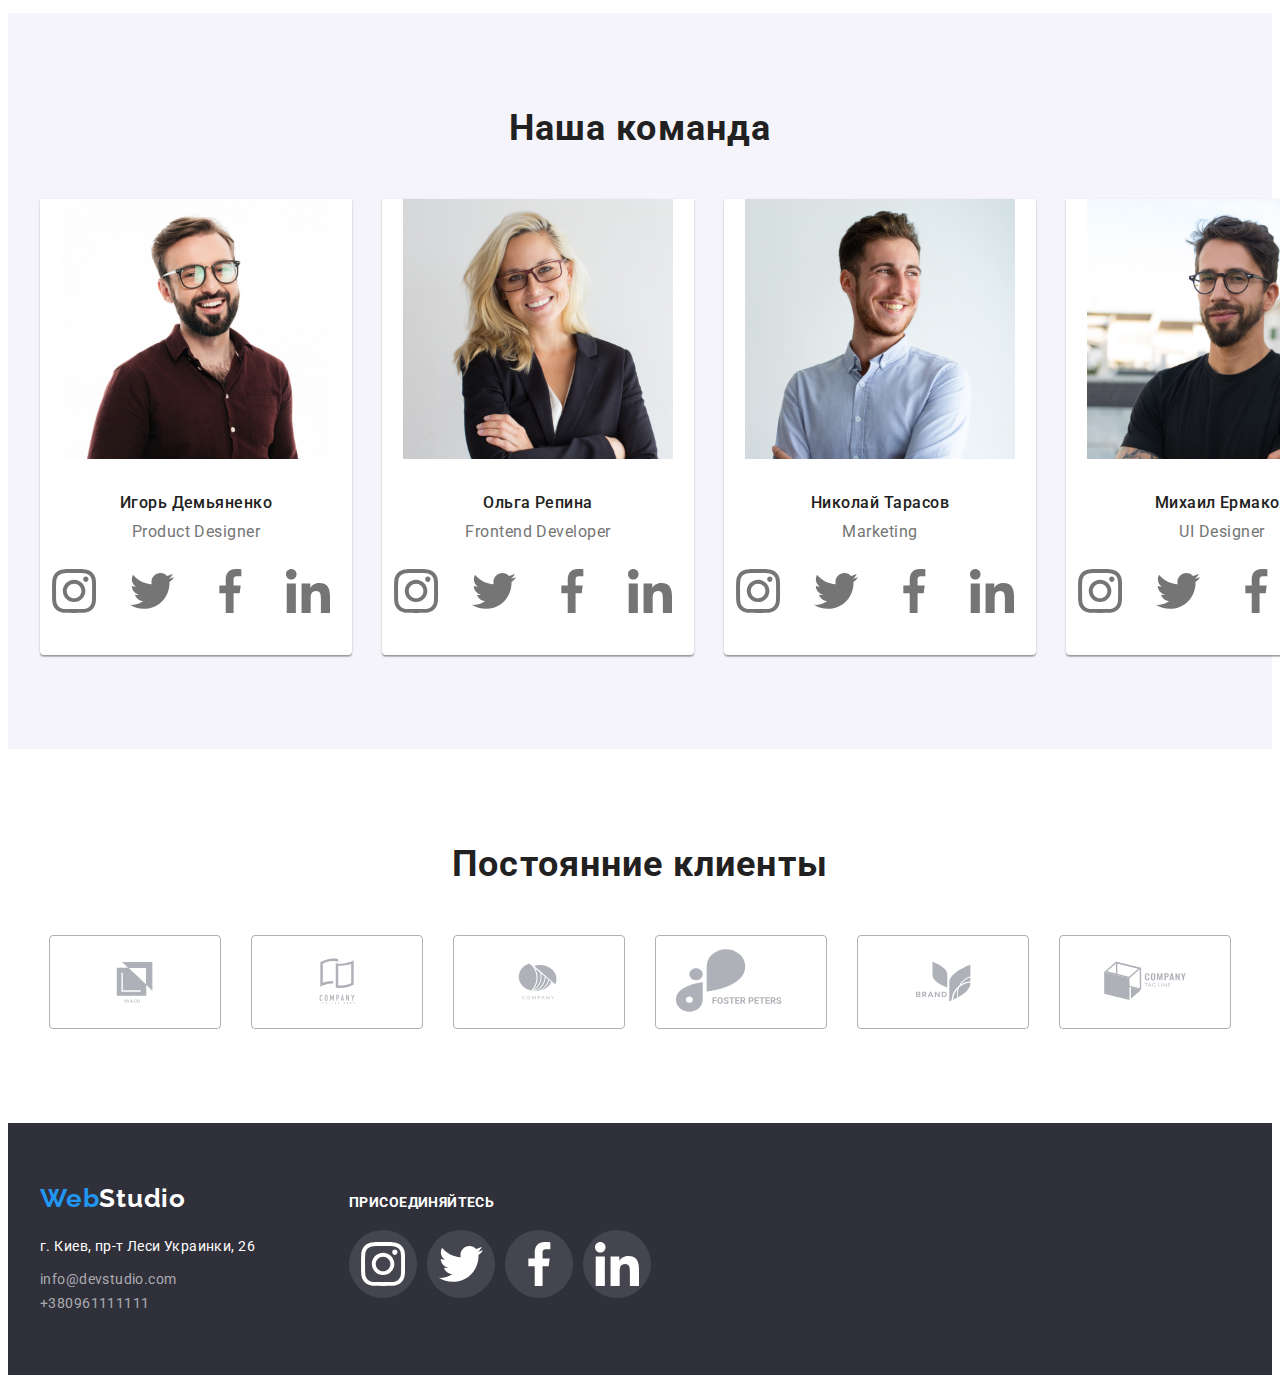
==== commit bcf24e17: "PRactika 4" ====
--- a/index.html
+++ b/index.html
@@ -37,11 +37,11 @@
 
                 <ul class="connection">
                     <li class="header-item"> 
-                        <svg class=" header-icon envelope" width="16" height="12"><use href="./img/symbol-defs.svg#icon-envelope" ></use></svg>
-                        <a href="mailto:info@devstudio.com">  info@devstudio.com </a></li>
+                        
+                        <a href="mailto:info@devstudio.com"><svg class=" header-icon envelope" width="16" height="12"><use href="./img/symbol-defs.svg#icon-envelope"></use></svg>info@devstudio.com </a></li>
                     <li class="header-item"> 
-                        <svg class="header-icon smartphone" width="12" height="16"><use href="./img/symbol-defs.svg#icon-smartphone" ></use></svg>
-                        <a href="tel:+380961111111">  +380961111111</a></li>
+                        
+                        <a href="tel:+380961111111"><svg class="header-icon smartphone" width="10" height="16"><use href="./img/symbol-defs.svg#icon-smartphone"></use></svg>+380961111111</a></li>
                 </ul>
 
             </div>
@@ -345,7 +345,7 @@
 
         <footer class="footer">
             <div class="container footer-general-container">
-                <div class="container footer-container">
+                <div class="footer-container">
                     <a href="/index.html" class="logo"><span class="web">Web</span><span class="studio">Studio</span></a>
                 <address class="address-info">
                     <p class="address">г. Киев, пр-т Леси Украинки, 26</p>
--- a/css/styles.css
+++ b/css/styles.css
@@ -115,6 +115,20 @@
 
 }
 
+/* .connection .header-item{
+display: flex;
+align-items: center;
+} */
+/* .connection .smartphone{
+    display: flex;
+    align-items: center;
+    } */
+
+/* .header-item {
+    padding-top: 32px;
+    padding-bottom: 32px;
+} */
+
 .connection a{
 font-family: 'Roboto';
 font-style: normal;
@@ -159,7 +173,7 @@
 
 /* Main */
 .hero{
-    background-color: var(--secondary-background-color);
+    /* background-color: var(--secondary-background-color); */
     background-image: linear-gradient(rgba(47, 48, 58, 0.4),
     rgba(47, 48, 58, 0.4)) , url(/img/background.png);
     background-repeat: no-repeat;
@@ -206,7 +220,7 @@
     background-color: var(--accent-color);
     color: var(--accent-second-color);
     cursor: pointer;
-    box-shadow: 0px 4px 4px rgba(0, 0, 0, 0.15);
+    /* box-shadow: 0px 4px 4px rgba(0, 0, 0, 0.15); */
     border-radius: 4px;
 }
 
@@ -259,8 +273,8 @@
 }
 .advantage-item {
     width: 270px;
-    height: 101px;
-    margin-bottom: 94px;
+    /* height: 101px; */
+    /* margin-bottom: 94px; */
 
 }
 
@@ -297,6 +311,7 @@
 .services-list{
     display: flex;
     align-items: center;
+    padding-bottom: 94px;
 
 }
 
